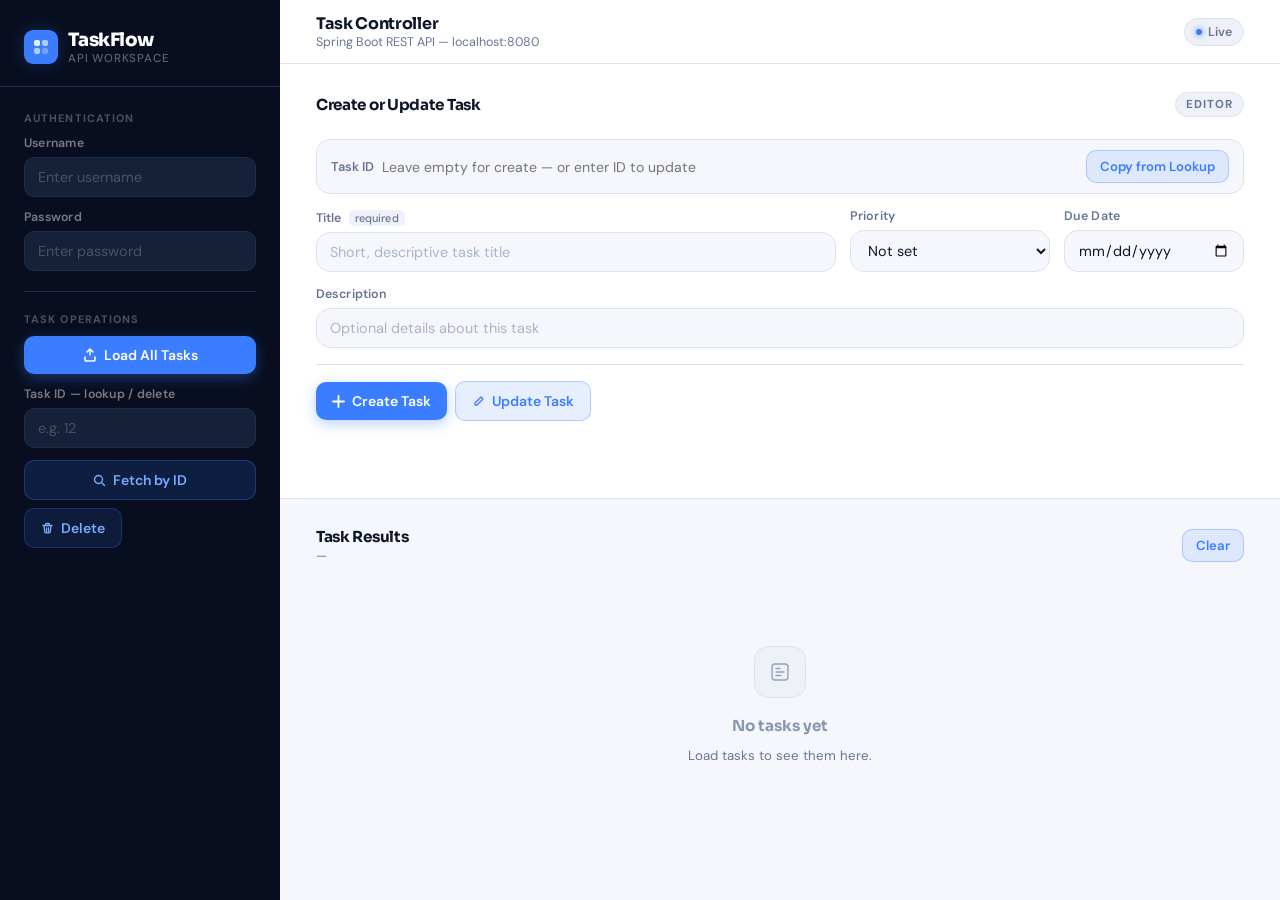
==== src/main/resources/static/index.html @ 136fd646 "ai frontend added" ====
<!DOCTYPE html>
<html lang="en">
<head>
    <meta charset="UTF-8">
    <meta name="viewport" content="width=device-width, initial-scale=1.0">
    <title>TaskFlow — API Workspace</title>
    <link rel="preconnect" href="https://fonts.googleapis.com">
    <link rel="preconnect" href="https://fonts.gstatic.com" crossorigin>
    <link href="https://fonts.googleapis.com/css2?family=Sora:wght@400;600;700;800&family=DM+Sans:ital,opsz,wght@0,9..40,400;0,9..40,500;0,9..40,600;1,9..40,400&display=swap" rel="stylesheet">
    <style>
        :root {
          --navy:       #080e1f;
          --navy-mid:   #0f1a30;
          --navy-soft:  #162038;
          --navy-border:#1e2d4a;
          --blue:       #3b7dff;
          --blue-glow:  rgba(59,125,255,0.22);
          --blue-dim:   rgba(59,125,255,0.12);
          --surface:    #ffffff;
          --surface-2:  #f5f7fc;
          --surface-3:  #eef1f8;
          --text:       #0e1726;
          --muted:      #687594;
          --border:     #dce3f0;
          --high-bg:    #fff0f0; --high-text:#c0292e; --high-dot:#e53935;
          --med-bg:     #fff8ec; --med-text: #b06a00; --med-dot: #f59e0b;
          --low-bg:     #edfaf3; --low-text: #1a6e42; --low-dot: #22c55e;
          --none-bg:    #f2f4fa; --none-text:#5a6a87; --none-dot: #94a3b8;
          --danger:     #e53935;
          --success:    #1a8a50;
          --radius:     14px;
          --radius-lg:  20px;
          --sidebar-w:  280px;
          --transition: 0.18s cubic-bezier(.4,0,.2,1);
        }

        *, *::before, *::after { box-sizing: border-box; margin: 0; padding: 0; }

        body {
          font-family: 'DM Sans', sans-serif;
          background: var(--surface-2);
          color: var(--text);
          min-height: 100vh;
          display: flex;
          overflow-x: hidden;
        }

        /* ─── SIDEBAR ──────────────────────────────────────────── */
        .sidebar {
          width: var(--sidebar-w);
          min-height: 100vh;
          background: var(--navy);
          display: flex;
          flex-direction: column;
          flex-shrink: 0;
          position: sticky;
          top: 0;
          height: 100vh;
          overflow-y: auto;
        }

        .sidebar-logo {
          padding: 28px 24px 20px;
          border-bottom: 1px solid var(--navy-border);
        }

        .logo-mark {
          display: flex;
          align-items: center;
          gap: 10px;
        }

        .logo-icon {
          width: 34px;
          height: 34px;
          background: var(--blue);
          border-radius: 9px;
          display: grid;
          place-items: center;
          box-shadow: 0 0 18px var(--blue-glow);
        }

        .logo-icon svg { display: block; }

        .logo-name {
          font-family: 'Sora', sans-serif;
          font-size: 1.15rem;
          font-weight: 800;
          color: #fff;
          letter-spacing: -0.03em;
        }

        .logo-sub {
          font-size: 0.72rem;
          color: rgba(255,255,255,0.35);
          font-weight: 500;
          letter-spacing: 0.07em;
          text-transform: uppercase;
        }

        .sidebar-section {
          padding: 24px;
          flex: 1;
          display: flex;
          flex-direction: column;
          gap: 20px;
        }

        .sidebar-label {
          font-size: 0.68rem;
          font-weight: 700;
          letter-spacing: 0.1em;
          text-transform: uppercase;
          color: rgba(255,255,255,0.28);
          margin-bottom: 10px;
        }

        /* ─── SIDEBAR INPUTS ──────────────────────────────────── */
        .field-group { display: flex; flex-direction: column; gap: 12px; }

        .field { display: flex; flex-direction: column; gap: 6px; }

        .field-label {
          font-size: 0.77rem;
          font-weight: 600;
          color: rgba(255,255,255,0.45);
          letter-spacing: 0.02em;
        }

        .field input,
        .field select {
          font-family: inherit;
          font-size: 0.9rem;
          background: var(--navy-soft);
          border: 1px solid var(--navy-border);
          color: rgba(255,255,255,0.9);
          border-radius: 10px;
          padding: 10px 13px;
          width: 100%;
          transition: border-color var(--transition), box-shadow var(--transition);
          outline: none;
        }

        .field input::placeholder { color: rgba(255,255,255,0.22); }

        .field input:focus,
        .field select:focus {
          border-color: rgba(59,125,255,0.6);
          box-shadow: 0 0 0 3px rgba(59,125,255,0.15);
        }

        .field input[type="date"]::-webkit-calendar-picker-indicator {
          filter: invert(0.4);
          cursor: pointer;
        }

        .field select option {
          background: var(--navy-mid);
          color: #fff;
        }

        /* ─── SIDEBAR DIVIDER ───────────────────────────────────── */
        .s-divider {
          height: 1px;
          background: var(--navy-border);
        }

        /* ─── BUTTONS ────────────────────────────────────────────── */
        .btn {
          display: inline-flex;
          align-items: center;
          justify-content: center;
          gap: 7px;
          font-family: inherit;
          font-size: 0.875rem;
          font-weight: 600;
          border: none;
          border-radius: 10px;
          padding: 10px 16px;
          cursor: pointer;
          transition: transform var(--transition), box-shadow var(--transition), background var(--transition), opacity var(--transition);
          white-space: nowrap;
        }

        .btn:hover { transform: translateY(-1px); }
        .btn:active { transform: translateY(0); }

        .btn-primary {
          background: var(--blue);
          color: #fff;
          box-shadow: 0 4px 14px rgba(59,125,255,0.35);
        }
        .btn-primary:hover { box-shadow: 0 6px 20px rgba(59,125,255,0.45); }

        .btn-outline {
          background: var(--blue-dim);
          color: var(--blue);
          border: 1px solid rgba(59,125,255,0.3);
        }
        .btn-outline:hover { background: rgba(59,125,255,0.2); box-shadow: 0 4px 14px rgba(59,125,255,0.18); }

        .btn-ghost {
          background: rgba(59,125,255,0.15);
          color: #7aaaff;
          border: 1px solid rgba(59,125,255,0.3);
        }
        .btn-ghost:hover { background: rgba(59,125,255,0.25); color: #aac6ff; }

        .btn-danger {
          background: rgba(59,125,255,0.12);
          color: #7aaaff;
          border: 1px solid rgba(59,125,255,0.25);
        }
        .btn-danger:hover { background: rgba(59,125,255,0.22); color: #aac6ff; }

        .btn-sm { padding: 7px 13px; font-size: 0.82rem; }

        .btn-block { width: 100%; }

        .btn-row { display: flex; gap: 8px; flex-wrap: wrap; }

        /* ─── TOAST / MESSAGE ────────────────────────────────────── */
        .toast {
          display: none;
          align-items: flex-start;
          gap: 10px;
          padding: 11px 14px;
          border-radius: 10px;
          font-size: 0.83rem;
          font-weight: 500;
          line-height: 1.5;
          animation: fadeSlide 0.22s ease;
        }

        @keyframes fadeSlide {
          from { opacity: 0; transform: translateY(-4px); }
          to   { opacity: 1; transform: translateY(0); }
        }

        .toast.success {
          background: rgba(34,197,94,0.12);
          color: #4ade80;
          border: 1px solid rgba(34,197,94,0.22);
        }

        .toast.error {
          background: rgba(229,57,53,0.12);
          color: #ff7b78;
          border: 1px solid rgba(229,57,53,0.22);
        }

        .toast-dot {
          width: 7px;
          height: 7px;
          border-radius: 50%;
          flex-shrink: 0;
          margin-top: 5px;
        }

        .toast.success .toast-dot { background: #4ade80; }
        .toast.error   .toast-dot { background: #ff7b78; }

        /* ─── MAIN ───────────────────────────────────────────────── */
        .main {
          flex: 1;
          display: flex;
          flex-direction: column;
          min-width: 0;
        }

        /* ─── TOPBAR ─────────────────────────────────────────────── */
        .topbar {
          background: var(--surface);
          border-bottom: 1px solid var(--border);
          padding: 0 36px;
          height: 64px;
          display: flex;
          align-items: center;
          justify-content: space-between;
          gap: 20px;
          position: sticky;
          top: 0;
          z-index: 10;
        }

        .topbar-left { display: flex; flex-direction: column; }

        .topbar-title {
          font-family: 'Sora', sans-serif;
          font-size: 1rem;
          font-weight: 700;
          letter-spacing: -0.02em;
          color: var(--text);
        }

        .topbar-sub {
          font-size: 0.78rem;
          color: var(--muted);
        }

        .topbar-right { display: flex; align-items: center; gap: 10px; }

        .status-chip {
          display: inline-flex;
          align-items: center;
          gap: 6px;
          padding: 5px 11px;
          background: var(--surface-3);
          border: 1px solid var(--border);
          border-radius: 999px;
          font-size: 0.78rem;
          font-weight: 600;
          color: var(--muted);
        }

        .status-chip::before {
          content: '';
          width: 6px;
          height: 6px;
          border-radius: 50%;
          background: var(--blue);
          box-shadow: 0 0 6px var(--blue);
        }

        /* ─── WORKSPACE ──────────────────────────────────────────── */
        .workspace {
          flex: 1;
          display: grid;
          grid-template-columns: 1fr;
          gap: 0;
        }

        /* ─── EDITOR PANEL ───────────────────────────────────────── */
        .editor-panel {
          background: var(--surface);
          border-bottom: 1px solid var(--border);
          padding: 28px 36px;
        }

        .panel-header {
          display: flex;
          align-items: center;
          justify-content: space-between;
          margin-bottom: 22px;
        }

        .panel-heading {
          font-family: 'Sora', sans-serif;
          font-size: 0.95rem;
          font-weight: 700;
          letter-spacing: -0.02em;
          color: var(--text);
        }

        .panel-tag {
          font-size: 0.72rem;
          font-weight: 700;
          letter-spacing: 0.08em;
          text-transform: uppercase;
          color: var(--muted);
          background: var(--surface-3);
          padding: 4px 10px;
          border-radius: 999px;
          border: 1px solid var(--border);
        }

        .editor-grid {
          display: grid;
          grid-template-columns: 1fr 1fr 200px 180px;
          gap: 14px;
          align-items: end;
        }

        .input-field { display: flex; flex-direction: column; gap: 6px; }

        .input-label {
          font-size: 0.78rem;
          font-weight: 600;
          color: var(--muted);
          letter-spacing: 0.01em;
        }

        .input-label span {
          display: inline-block;
          font-size: 0.68rem;
          font-weight: 500;
          background: var(--surface-3);
          color: var(--muted);
          padding: 1px 6px;
          border-radius: 5px;
          margin-left: 4px;
        }

        .input-field input,
        .input-field select,
        .input-field textarea {
          font-family: inherit;
          font-size: 0.9rem;
          background: var(--surface-2);
          border: 1px solid var(--border);
          color: var(--text);
          border-radius: var(--radius);
          padding: 10px 13px;
          width: 100%;
          transition: border-color var(--transition), box-shadow var(--transition), background var(--transition);
          outline: none;
        }

        .input-field input:focus,
        .input-field select:focus,
        .input-field textarea:focus {
          border-color: var(--blue);
          box-shadow: 0 0 0 3px var(--blue-dim);
          background: var(--surface);
        }

        .input-field input::placeholder,
        .input-field textarea::placeholder { color: #aab4c8; }

        .editor-actions {
          display: flex;
          align-items: center;
          gap: 8px;
          margin-top: 16px;
          padding-top: 16px;
          border-top: 1px solid var(--border);
        }

        .id-row {
          display: flex;
          align-items: center;
          gap: 8px;
          margin-bottom: 14px;
          padding: 10px 14px;
          background: var(--surface-2);
          border: 1px solid var(--border);
          border-radius: var(--radius);
        }

        .id-row-label {
          font-size: 0.8rem;
          font-weight: 600;
          color: var(--muted);
          flex-shrink: 0;
        }

        .id-row input {
          font-family: inherit;
          font-size: 0.88rem;
          background: transparent;
          border: none;
          outline: none;
          color: var(--text);
          flex: 1;
          min-width: 0;
        }

        /* ─── RESULTS ─────────────────────────────────────────────── */
        .results-panel { padding: 28px 36px; flex: 1; }

        .results-header {
          display: flex;
          align-items: center;
          justify-content: space-between;
          margin-bottom: 22px;
        }

        .results-heading {
          font-family: 'Sora', sans-serif;
          font-size: 0.95rem;
          font-weight: 700;
          letter-spacing: -0.02em;
        }

        .task-count {
          font-size: 0.78rem;
          color: var(--muted);
          margin-top: 2px;
        }

        /* ─── TASK GRID ──────────────────────────────────────────── */
        .task-grid {
          display: grid;
          grid-template-columns: repeat(auto-fill, minmax(260px, 1fr));
          gap: 14px;
        }

        .task-card {
          background: var(--surface);
          border: 1px solid var(--border);
          border-radius: var(--radius-lg);
          padding: 18px 20px;
          display: flex;
          flex-direction: column;
          gap: 10px;
          transition: box-shadow var(--transition), transform var(--transition), border-color var(--transition);
          animation: cardIn 0.28s ease both;
        }

        @keyframes cardIn {
          from { opacity: 0; transform: translateY(8px); }
          to   { opacity: 1; transform: translateY(0); }
        }

        .task-card:hover {
          box-shadow: 0 8px 28px rgba(15,23,50,0.09);
          transform: translateY(-2px);
          border-color: #c8d5ea;
        }

        .card-top {
          display: flex;
          align-items: flex-start;
          justify-content: space-between;
          gap: 8px;
        }

        .card-title {
          font-family: 'Sora', sans-serif;
          font-size: 0.95rem;
          font-weight: 700;
          letter-spacing: -0.02em;
          line-height: 1.3;
          color: var(--text);
        }

        .priority-badge {
          display: inline-flex;
          align-items: center;
          gap: 5px;
          padding: 3px 9px;
          border-radius: 999px;
          font-size: 0.72rem;
          font-weight: 700;
          letter-spacing: 0.04em;
          text-transform: uppercase;
          flex-shrink: 0;
        }

        .priority-badge::before {
          content: '';
          width: 5px;
          height: 5px;
          border-radius: 50%;
        }

        .p-high   { background: var(--high-bg); color: var(--high-text); }
        .p-high::before   { background: var(--high-dot); }
        .p-medium { background: var(--med-bg);  color: var(--med-text); }
        .p-medium::before { background: var(--med-dot); }
        .p-low    { background: var(--low-bg);  color: var(--low-text); }
        .p-low::before    { background: var(--low-dot); }
        .p-default{ background: var(--none-bg); color: var(--none-text); }
        .p-default::before{ background: var(--none-dot); }

        .card-desc {
          font-size: 0.87rem;
          color: var(--muted);
          line-height: 1.6;
          flex: 1;
        }

        .card-footer {
          display: flex;
          align-items: center;
          justify-content: space-between;
          padding-top: 10px;
          border-top: 1px solid var(--border);
        }

        .card-due {
          display: flex;
          align-items: center;
          gap: 5px;
          font-size: 0.78rem;
          color: var(--muted);
          font-weight: 500;
        }

        .card-id {
          font-size: 0.72rem;
          font-weight: 700;
          color: var(--blue);
          background: var(--blue-dim);
          padding: 3px 8px;
          border-radius: 6px;
        }

        /* ─── EMPTY STATE ────────────────────────────────────────── */
        .empty-state {
          grid-column: 1/-1;
          display: flex;
          flex-direction: column;
          align-items: center;
          justify-content: center;
          padding: 60px 40px;
          gap: 12px;
          color: var(--muted);
          text-align: center;
        }

        .empty-icon {
          width: 52px;
          height: 52px;
          background: var(--surface-3);
          border: 1px solid var(--border);
          border-radius: 14px;
          display: grid;
          place-items: center;
          margin-bottom: 6px;
        }

        .empty-title {
          font-family: 'Sora', sans-serif;
          font-size: 0.95rem;
          font-weight: 700;
          color: #8898b0;
        }

        .empty-sub { font-size: 0.83rem; max-width: 280px; }

        /* ─── RESPONSIVE ─────────────────────────────────────────── */
        @media (max-width: 900px) {
          body { flex-direction: column; }
          .sidebar { width: 100%; min-height: auto; height: auto; position: static; }
          .editor-grid { grid-template-columns: 1fr 1fr; }
          .topbar { padding: 0 20px; }
          .editor-panel, .results-panel { padding: 20px; }
        }

        @media (max-width: 560px) {
          .editor-grid { grid-template-columns: 1fr; }
        }
    </style>
</head>
<body>

<!-- ══════════════════════════════════════════════
     SIDEBAR
═══════════════════════════════════════════════ -->
<aside class="sidebar">
    <div class="sidebar-logo">
        <div class="logo-mark">
            <div class="logo-icon">
                <svg width="18" height="18" viewBox="0 0 18 18" fill="none">
                    <rect x="2" y="2" width="6" height="6" rx="2" fill="white" opacity="0.9"/>
                    <rect x="10" y="2" width="6" height="6" rx="2" fill="white" opacity="0.6"/>
                    <rect x="2" y="10" width="6" height="6" rx="2" fill="white" opacity="0.6"/>
                    <rect x="10" y="10" width="6" height="6" rx="2" fill="white" opacity="0.3"/>
                </svg>
            </div>
            <div>
                <div class="logo-name">TaskFlow</div>
                <div class="logo-sub">API Workspace</div>
            </div>
        </div>
    </div>

    <div class="sidebar-section">
        <div>
            <div class="sidebar-label">Authentication</div>
            <div class="field-group">
                <div class="field">
                    <div class="field-label">Username</div>
                    <input id="username" type="text" placeholder="Enter username" autocomplete="username">
                </div>
                <div class="field">
                    <div class="field-label">Password</div>
                    <input id="password" type="password" placeholder="Enter password" autocomplete="current-password">
                </div>
            </div>
        </div>

        <div id="message" class="toast"></div>

        <div class="s-divider"></div>

        <div>
            <div class="sidebar-label">Task Operations</div>
            <div class="field-group">
                <button class="btn btn-primary btn-block" id="loadTasksBtn" type="button">
                    <svg width="14" height="14" viewBox="0 0 14 14" fill="none"><path d="M7 1v6M4 4l3-3 3 3M2 9v3a1 1 0 001 1h8a1 1 0 001-1V9" stroke="currentColor" stroke-width="1.5" stroke-linecap="round" stroke-linejoin="round"/></svg>
                    Load All Tasks
                </button>

                <div class="field">
                    <div class="field-label">Task ID — lookup / delete</div>
                    <input id="taskIdLookup" type="number" min="1" placeholder="e.g. 12">
                </div>

                <div class="btn-row">
                    <button class="btn btn-ghost" id="loadTaskByIdBtn" type="button" style="flex:1">
                        <svg width="13" height="13" viewBox="0 0 13 13" fill="none"><circle cx="5.5" cy="5.5" r="4" stroke="currentColor" stroke-width="1.4"/><path d="M9 9l2.5 2.5" stroke="currentColor" stroke-width="1.4" stroke-linecap="round"/></svg>
                        Fetch by ID
                    </button>
                    <button class="btn btn-danger" id="deleteTaskBtn" type="button">
                        <svg width="13" height="13" viewBox="0 0 13 13" fill="none"><path d="M2 3.5h9M4.5 3.5V2.5a1 1 0 011-1h2a1 1 0 011 1v1M5.5 6v3.5M7.5 6v3.5M3 3.5l.7 6.5a1 1 0 001 .9h3.6a1 1 0 001-.9L10 3.5" stroke="currentColor" stroke-width="1.3" stroke-linecap="round"/></svg>
                        Delete
                    </button>
                </div>
            </div>
        </div>
    </div>
</aside>

<!-- ══════════════════════════════════════════════
     MAIN
═══════════════════════════════════════════════ -->
<main class="main">

    <!-- TOPBAR -->
    <header class="topbar">
        <div class="topbar-left">
            <div class="topbar-title">Task Controller</div>
            <div class="topbar-sub">Spring Boot REST API — localhost:8080</div>
        </div>
        <div class="topbar-right">
            <div class="status-chip">Live</div>
        </div>
    </header>

    <div class="workspace">

        <!-- EDITOR PANEL -->
        <section class="editor-panel">
            <div class="panel-header">
                <span class="panel-heading">Create or Update Task</span>
                <span class="panel-tag">Editor</span>
            </div>

            <!-- ID row for update -->
            <div class="id-row">
                <span class="id-row-label">Task ID</span>
                <input id="taskId" type="number" min="1" placeholder="Leave empty for create — or enter ID to update">
                <button class="btn btn-outline btn-sm" id="fillFromLookupBtn" type="button">Copy from Lookup</button>
            </div>

            <div class="editor-grid">
                <div class="input-field" style="grid-column: span 2;">
                    <div class="input-label">Title <span>required</span></div>
                    <input id="title" type="text" placeholder="Short, descriptive task title">
                </div>

                <div class="input-field">
                    <div class="input-label">Priority</div>
                    <select id="priority">
                        <option value="">Not set</option>
                        <option value="High">High</option>
                        <option value="Medium">Medium</option>
                        <option value="Low">Low</option>
                    </select>
                </div>

                <div class="input-field">
                    <div class="input-label">Due Date</div>
                    <input id="dueDate" type="date">
                </div>

                <div class="input-field" style="grid-column: 1 / -1;">
                    <div class="input-label">Description</div>
                    <input id="description" type="text" placeholder="Optional details about this task">
                </div>
            </div>

            <div class="editor-actions">
                <button class="btn btn-primary" id="createTaskBtn" type="button">
                    <svg width="13" height="13" viewBox="0 0 13 13" fill="none"><path d="M6.5 1v11M1 6.5h11" stroke="currentColor" stroke-width="1.8" stroke-linecap="round"/></svg>
                    Create Task
                </button>
                <button class="btn btn-outline" id="updateTaskBtn" type="button">
                    <svg width="13" height="13" viewBox="0 0 13 13" fill="none"><path d="M9 2L11 4 5 10H3V8L9 2Z" stroke="currentColor" stroke-width="1.3" stroke-linejoin="round"/></svg>
                    Update Task
                </button>
            </div>
        </section>

        <!-- RESULTS -->
        <section class="results-panel">
            <div class="results-header">
                <div>
                    <div class="results-heading">Task Results</div>
                    <div class="task-count" id="taskCount">—</div>
                </div>
                <button class="btn btn-outline btn-sm" id="clearResultsBtn" type="button">Clear</button>
            </div>
            <div id="results" class="task-grid">
                <!-- empty state rendered by JS -->
            </div>
        </section>

    </div>
</main>

<script>
    const messageEl  = document.getElementById("message");
    const resultsEl  = document.getElementById("results");
    const taskCount  = document.getElementById("taskCount");

    /* ── Toast ─────────────────────────────────────── */
    function showMessage(text, isError = false) {
      messageEl.innerHTML = `<div class="toast-dot"></div><span>${text}</span>`;
      messageEl.className = `toast ${isError ? "error" : "success"}`;
      messageEl.style.display = "flex";
      clearTimeout(messageEl._timer);
      messageEl._timer = setTimeout(() => {
        messageEl.style.display = "none";
      }, 5000);
    }

    function clearMessage() {
      messageEl.style.display = "none";
      messageEl.textContent = "";
    }

    /* ── Auth ───────────────────────────────────────── */
    function getCredentials() {
      const u = document.getElementById("username").value.trim();
      const p = document.getElementById("password").value;
      if (!u || !p) throw new Error("Enter both username and password first.");
      return "Basic " + btoa(u + ":" + p);
    }

    /* ── API helper ─────────────────────────────────── */
    async function apiRequest(url, options = {}) {
      clearMessage();
      const headers = { "Authorization": getCredentials(), ...options.headers };
      if (options.body) headers["Content-Type"] = "application/json";

      const res = await fetch(url, { ...options, headers });
      const raw = await res.text();
      let payload;
      try { payload = raw ? JSON.parse(raw) : null; } catch { payload = raw; }

      if (!res.ok) {
        const detail = typeof payload === "string" ? payload : JSON.stringify(payload);
        throw new Error(`${res.status}: ${detail}`);
      }
      return payload;
    }

    /* ── Render helpers ─────────────────────────────── */
    function priorityClass(p) {
      if (!p) return "p-default";
      const v = p.toLowerCase();
      if (v === "high")   return "p-high";
      if (v === "medium") return "p-medium";
      if (v === "low")    return "p-low";
      return "p-default";
    }

    function priorityLabel(p) { return p || "None"; }

    function escapeHtml(v) {
      return String(v ?? "")
        .replace(/&/g,"&amp;").replace(/</g,"&lt;")
        .replace(/>/g,"&gt;").replace(/"/g,"&quot;")
        .replace(/'/g,"&#039;");
    }

    function renderEmpty(msg = "Load tasks to see them here.") {
      taskCount.textContent = "—";
      resultsEl.innerHTML = `
        <div class="empty-state">
          <div class="empty-icon">
            <svg width="22" height="22" viewBox="0 0 22 22" fill="none">
              <rect x="3" y="3" width="16" height="16" rx="3" stroke="#94a3b8" stroke-width="1.4"/>
              <path d="M7 11h8M7 7.5h4M7 14.5h5" stroke="#94a3b8" stroke-width="1.3" stroke-linecap="round"/>
            </svg>
          </div>
          <div class="empty-title">No tasks yet</div>
          <div class="empty-sub">${escapeHtml(msg)}</div>
        </div>`;
    }

    function renderTaskCards(tasks) {
      if (!tasks || tasks.length === 0) { renderEmpty("No tasks returned from the server."); return; }
      taskCount.textContent = `${tasks.length} task${tasks.length !== 1 ? "s" : ""}`;
      resultsEl.innerHTML = tasks.map((task, i) => {
        const title   = task.title       ?? "Untitled Task";
        const desc    = task.description ?? task.Description ?? "";
        const priority= task.priority    ?? "";
        const due     = task.dueDate     ?? "";
        const pCls    = priorityClass(priority);
        const pLbl    = priorityLabel(priority);
        const idBadge = task.id != null ? `<span class="card-id">#${task.id}</span>` : "";
        return `
          <article class="task-card" style="animation-delay:${i * 0.04}s">
            <div class="card-top">
              <div class="card-title">${escapeHtml(title)}</div>
              <span class="priority-badge ${pCls}">${escapeHtml(pLbl)}</span>
            </div>
            ${desc ? `<div class="card-desc">${escapeHtml(desc)}</div>` : ""}
            <div class="card-footer">
              <div class="card-due">
                <svg width="12" height="12" viewBox="0 0 12 12" fill="none"><rect x="1" y="2" width="10" height="9" rx="1.5" stroke="#94a3b8" stroke-width="1.2"/><path d="M4 1v2M8 1v2M1 5h10" stroke="#94a3b8" stroke-width="1.2" stroke-linecap="round"/></svg>
                ${due ? escapeHtml(due) : "No due date"}
              </div>
              ${idBadge}
            </div>
          </article>`;
      }).join("");
    }

    /* ── Form helpers ────────────────────────────────── */
    function getTaskPayload(includeId) {
      const payload = {
        title:       document.getElementById("title").value.trim(),
        description: document.getElementById("description").value.trim(),
        priority:    document.getElementById("priority").value || null,
        dueDate:     document.getElementById("dueDate").value || null,
      };
      if (includeId) {
        const idV = document.getElementById("taskId").value;
        if (!idV) throw new Error("Enter a task ID before updating.");
        payload.id = Number(idV);
      }
      return payload;
    }

    function fillForm(task) {
      document.getElementById("taskId").value      = task.id          ?? "";
      document.getElementById("title").value       = task.title       ?? "";
      document.getElementById("description").value = task.description ?? task.Description ?? "";
      document.getElementById("priority").value    = task.priority    ?? "";
      document.getElementById("dueDate").value     = task.dueDate     ?? "";
    }

    /* ── Event Listeners ─────────────────────────────── */
    document.getElementById("loadTasksBtn").addEventListener("click", async () => {
      try {
        const tasks = await apiRequest("http://localhost:8080/task");
        renderTaskCards(tasks);
        showMessage(`Loaded ${Array.isArray(tasks) ? tasks.length : 1} task(s).`);
      } catch (e) {
        renderEmpty("Could not load tasks — check credentials and API.");
        showMessage(e.message, true);
      }
    });

    document.getElementById("loadTaskByIdBtn").addEventListener("click", async () => {
      try {
        const id = document.getElementById("taskIdLookup").value;
        if (!id) throw new Error("Enter a task ID in the lookup field.");
        const task = await apiRequest(`http://localhost:8080/task/${id}`);
        renderTaskCards([task]);
        fillForm(task);
        showMessage(`Task #${id} loaded and copied to the editor.`);
      } catch (e) {
        renderEmpty("No task loaded.");
        showMessage(e.message, true);
      }
    });

    document.getElementById("createTaskBtn").addEventListener("click", async () => {
      try {
        const payload = getTaskPayload(false);
        const res = await apiRequest("http://localhost:8080/task", { method: "POST", body: JSON.stringify(payload) });
        showMessage(typeof res === "string" ? res : "Task created successfully.");
        document.getElementById("loadTasksBtn").click();
      } catch (e) { showMessage(e.message, true); }
    });

    document.getElementById("updateTaskBtn").addEventListener("click", async () => {
      try {
        const payload = getTaskPayload(true);
        const res = await apiRequest("http://localhost:8080/task", { method: "PUT", body: JSON.stringify(payload) });
        showMessage(typeof res === "string" ? res : "Task updated successfully.");
        document.getElementById("loadTasksBtn").click();
      } catch (e) { showMessage(e.message, true); }
    });

    document.getElementById("deleteTaskBtn").addEventListener("click", async () => {
      try {
        const id = document.getElementById("taskIdLookup").value;
        if (!id) throw new Error("Enter a task ID before deleting.");
        const res = await apiRequest(`http://localhost:8080/task/${id}`, { method: "DELETE" });
        showMessage(typeof res === "string" ? res : `Task #${id} deleted.`);
        document.getElementById("loadTasksBtn").click();
      } catch (e) { showMessage(e.message, true); }
    });

    document.getElementById("fillFromLookupBtn").addEventListener("click", () => {
      const id = document.getElementById("taskIdLookup").value;
      if (id) {
        document.getElementById("taskId").value = id;
        showMessage("Lookup ID copied to the editor.");
      } else {
        showMessage("Enter a lookup ID first.", true);
      }
    });

    document.getElementById("clearResultsBtn").addEventListener("click", () => {
      renderEmpty();
      clearMessage();
    });

    /* Init */
    renderEmpty();
</script>
</body>
</html>
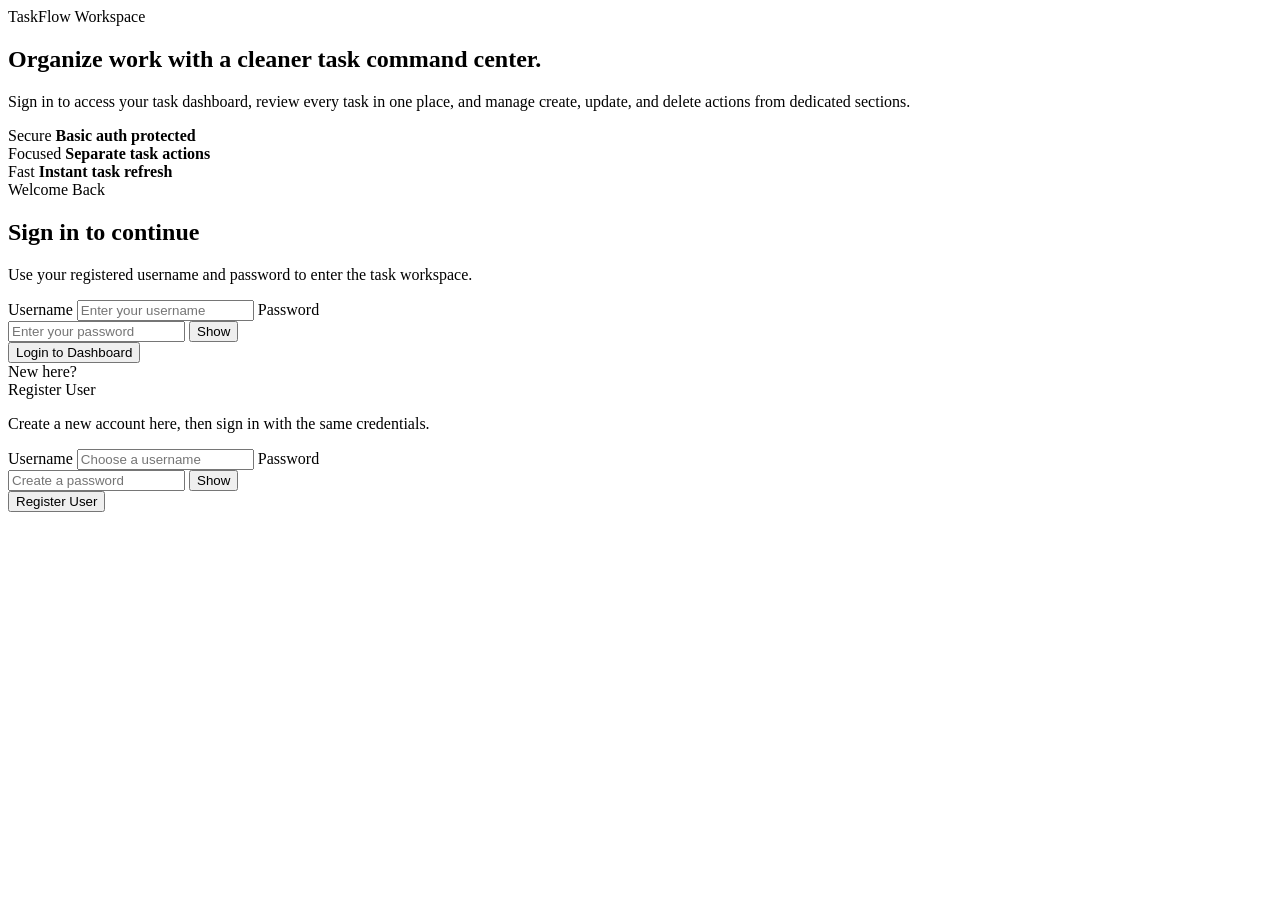
==== commit 6f57370d: "made some ui from ai 'it's bad'" ====
--- a/src/main/resources/static/index.html
+++ b/src/main/resources/static/index.html
@@ -3,999 +3,93 @@
 <head>
     <meta charset="UTF-8">
     <meta name="viewport" content="width=device-width, initial-scale=1.0">
-    <title>TaskFlow — API Workspace</title>
+    <title>TaskFlow Login</title>
     <link rel="preconnect" href="https://fonts.googleapis.com">
     <link rel="preconnect" href="https://fonts.gstatic.com" crossorigin>
-    <link href="https://fonts.googleapis.com/css2?family=Sora:wght@400;600;700;800&family=DM+Sans:ital,opsz,wght@0,9..40,400;0,9..40,500;0,9..40,600;1,9..40,400&display=swap" rel="stylesheet">
-    <style>
-        :root {
-          --navy:       #080e1f;
-          --navy-mid:   #0f1a30;
-          --navy-soft:  #162038;
-          --navy-border:#1e2d4a;
-          --blue:       #3b7dff;
-          --blue-glow:  rgba(59,125,255,0.22);
-          --blue-dim:   rgba(59,125,255,0.12);
-          --surface:    #ffffff;
-          --surface-2:  #f5f7fc;
-          --surface-3:  #eef1f8;
-          --text:       #0e1726;
-          --muted:      #687594;
-          --border:     #dce3f0;
-          --high-bg:    #fff0f0; --high-text:#c0292e; --high-dot:#e53935;
-          --med-bg:     #fff8ec; --med-text: #b06a00; --med-dot: #f59e0b;
-          --low-bg:     #edfaf3; --low-text: #1a6e42; --low-dot: #22c55e;
-          --none-bg:    #f2f4fa; --none-text:#5a6a87; --none-dot: #94a3b8;
-          --danger:     #e53935;
-          --success:    #1a8a50;
-          --radius:     14px;
-          --radius-lg:  20px;
-          --sidebar-w:  280px;
-          --transition: 0.18s cubic-bezier(.4,0,.2,1);
-        }
+    <link href="https://fonts.googleapis.com/css2?family=Manrope:wght@400;500;600;700;800&family=Space+Grotesk:wght@500;700&display=swap" rel="stylesheet">
+    <link rel="stylesheet" href="/styles.css">
+</head>
+<body class="login-body">
+<main class="login-shell">
+    <section class="login-hero">
+        <div class="brand-badge">TaskFlow Workspace</div>
+        <h1>Organize work with a cleaner task command center.</h1>
+        <p>
+            Sign in to access your task dashboard, review every task in one place,
+            and manage create, update, and delete actions from dedicated sections.
+        </p>
 
-        *, *::before, *::after { box-sizing: border-box; margin: 0; padding: 0; }
+        <div class="hero-stats">
+            <article>
+                <span>Secure</span>
+                <strong>Basic auth protected</strong>
+            </article>
+            <article>
+                <span>Focused</span>
+                <strong>Separate task actions</strong>
+            </article>
+            <article>
+                <span>Fast</span>
+                <strong>Instant task refresh</strong>
+            </article>
+        </div>
+    </section>
 
-        body {
-          font-family: 'DM Sans', sans-serif;
-          background: var(--surface-2);
-          color: var(--text);
-          min-height: 100vh;
-          display: flex;
-          overflow-x: hidden;
-        }
+    <section class="login-card">
+        <div class="card-glow"></div>
+        <div class="login-card-content">
+            <div class="section-eyebrow">Welcome Back</div>
+            <h2>Sign in to continue</h2>
+            <p class="section-copy">Use your registered username and password to enter the task workspace.</p>
 
-        /* ─── SIDEBAR ──────────────────────────────────────────── */
-        .sidebar {
-          width: var(--sidebar-w);
-          min-height: 100vh;
-          background: var(--navy);
-          display: flex;
-          flex-direction: column;
-          flex-shrink: 0;
-          position: sticky;
-          top: 0;
-          height: 100vh;
-          overflow-y: auto;
-        }
+            <form id="loginForm" class="form-stack">
+                <label class="input-stack">
+                    <span>Username</span>
+                    <input id="username" type="text" placeholder="Enter your username" autocomplete="username" required>
+                </label>
 
-        .sidebar-logo {
-          padding: 28px 24px 20px;
-          border-bottom: 1px solid var(--navy-border);
-        }
+                <label class="input-stack">
+                    <span>Password</span>
+                    <div class="password-field">
+                        <input id="password" type="password" placeholder="Enter your password" autocomplete="current-password" required>
+                        <button id="togglePasswordBtn" type="button" class="password-toggle" aria-label="Show password">Show</button>
+                    </div>
+                </label>
 
-        .logo-mark {
-          display: flex;
-          align-items: center;
-          gap: 10px;
-        }
+                <button id="loginBtn" type="submit" class="primary-btn wide-btn">Login to Dashboard</button>
+            </form>
 
-        .logo-icon {
-          width: 34px;
-          height: 34px;
-          background: var(--blue);
-          border-radius: 9px;
-          display: grid;
-          place-items: center;
-          box-shadow: 0 0 18px var(--blue-glow);
-        }
+            <div id="loginMessage" class="inline-message" aria-live="polite"></div>
 
-        .logo-icon svg { display: block; }
-
-        .logo-name {
-          font-family: 'Sora', sans-serif;
-          font-size: 1.15rem;
-          font-weight: 800;
-          color: #fff;
-          letter-spacing: -0.03em;
-        }
-
-        .logo-sub {
-          font-size: 0.72rem;
-          color: rgba(255,255,255,0.35);
-          font-weight: 500;
-          letter-spacing: 0.07em;
-          text-transform: uppercase;
-        }
-
-        .sidebar-section {
-          padding: 24px;
-          flex: 1;
-          display: flex;
-          flex-direction: column;
-          gap: 20px;
-        }
-
-        .sidebar-label {
-          font-size: 0.68rem;
-          font-weight: 700;
-          letter-spacing: 0.1em;
-          text-transform: uppercase;
-          color: rgba(255,255,255,0.28);
-          margin-bottom: 10px;
-        }
-
-        /* ─── SIDEBAR INPUTS ──────────────────────────────────── */
-        .field-group { display: flex; flex-direction: column; gap: 12px; }
-
-        .field { display: flex; flex-direction: column; gap: 6px; }
-
-        .field-label {
-          font-size: 0.77rem;
-          font-weight: 600;
-          color: rgba(255,255,255,0.45);
-          letter-spacing: 0.02em;
-        }
-
-        .field input,
-        .field select {
-          font-family: inherit;
-          font-size: 0.9rem;
-          background: var(--navy-soft);
-          border: 1px solid var(--navy-border);
-          color: rgba(255,255,255,0.9);
-          border-radius: 10px;
-          padding: 10px 13px;
-          width: 100%;
-          transition: border-color var(--transition), box-shadow var(--transition);
-          outline: none;
-        }
-
-        .field input::placeholder { color: rgba(255,255,255,0.22); }
-
-        .field input:focus,
-        .field select:focus {
-          border-color: rgba(59,125,255,0.6);
-          box-shadow: 0 0 0 3px rgba(59,125,255,0.15);
-        }
-
-        .field input[type="date"]::-webkit-calendar-picker-indicator {
-          filter: invert(0.4);
-          cursor: pointer;
-        }
-
-        .field select option {
-          background: var(--navy-mid);
-          color: #fff;
-        }
-
-        /* ─── SIDEBAR DIVIDER ───────────────────────────────────── */
-        .s-divider {
-          height: 1px;
-          background: var(--navy-border);
-        }
-
-        /* ─── BUTTONS ────────────────────────────────────────────── */
-        .btn {
-          display: inline-flex;
-          align-items: center;
-          justify-content: center;
-          gap: 7px;
-          font-family: inherit;
-          font-size: 0.875rem;
-          font-weight: 600;
-          border: none;
-          border-radius: 10px;
-          padding: 10px 16px;
-          cursor: pointer;
-          transition: transform var(--transition), box-shadow var(--transition), background var(--transition), opacity var(--transition);
-          white-space: nowrap;
-        }
-
-        .btn:hover { transform: translateY(-1px); }
-        .btn:active { transform: translateY(0); }
-
-        .btn-primary {
-          background: var(--blue);
-          color: #fff;
-          box-shadow: 0 4px 14px rgba(59,125,255,0.35);
-        }
-        .btn-primary:hover { box-shadow: 0 6px 20px rgba(59,125,255,0.45); }
-
-        .btn-outline {
-          background: var(--blue-dim);
-          color: var(--blue);
-          border: 1px solid rgba(59,125,255,0.3);
-        }
-        .btn-outline:hover { background: rgba(59,125,255,0.2); box-shadow: 0 4px 14px rgba(59,125,255,0.18); }
-
-        .btn-ghost {
-          background: rgba(59,125,255,0.15);
-          color: #7aaaff;
-          border: 1px solid rgba(59,125,255,0.3);
-        }
-        .btn-ghost:hover { background: rgba(59,125,255,0.25); color: #aac6ff; }
-
-        .btn-danger {
-          background: rgba(59,125,255,0.12);
-          color: #7aaaff;
-          border: 1px solid rgba(59,125,255,0.25);
-        }
-        .btn-danger:hover { background: rgba(59,125,255,0.22); color: #aac6ff; }
-
-        .btn-sm { padding: 7px 13px; font-size: 0.82rem; }
-
-        .btn-block { width: 100%; }
-
-        .btn-row { display: flex; gap: 8px; flex-wrap: wrap; }
-
-        /* ─── TOAST / MESSAGE ────────────────────────────────────── */
-        .toast {
-          display: none;
-          align-items: flex-start;
-          gap: 10px;
-          padding: 11px 14px;
-          border-radius: 10px;
-          font-size: 0.83rem;
-          font-weight: 500;
-          line-height: 1.5;
-          animation: fadeSlide 0.22s ease;
-        }
-
-        @keyframes fadeSlide {
-          from { opacity: 0; transform: translateY(-4px); }
-          to   { opacity: 1; transform: translateY(0); }
-        }
-
-        .toast.success {
-          background: rgba(34,197,94,0.12);
-          color: #4ade80;
-          border: 1px solid rgba(34,197,94,0.22);
-        }
-
-        .toast.error {
-          background: rgba(229,57,53,0.12);
-          color: #ff7b78;
-          border: 1px solid rgba(229,57,53,0.22);
-        }
-
-        .toast-dot {
-          width: 7px;
-          height: 7px;
-          border-radius: 50%;
-          flex-shrink: 0;
-          margin-top: 5px;
-        }
-
-        .toast.success .toast-dot { background: #4ade80; }
-        .toast.error   .toast-dot { background: #ff7b78; }
-
-        /* ─── MAIN ───────────────────────────────────────────────── */
-        .main {
-          flex: 1;
-          display: flex;
-          flex-direction: column;
-          min-width: 0;
-        }
-
-        /* ─── TOPBAR ─────────────────────────────────────────────── */
-        .topbar {
-          background: var(--surface);
-          border-bottom: 1px solid var(--border);
-          padding: 0 36px;
-          height: 64px;
-          display: flex;
-          align-items: center;
-          justify-content: space-between;
-          gap: 20px;
-          position: sticky;
-          top: 0;
-          z-index: 10;
-        }
-
-        .topbar-left { display: flex; flex-direction: column; }
-
-        .topbar-title {
-          font-family: 'Sora', sans-serif;
-          font-size: 1rem;
-          font-weight: 700;
-          letter-spacing: -0.02em;
-          color: var(--text);
-        }
-
-        .topbar-sub {
-          font-size: 0.78rem;
-          color: var(--muted);
-        }
-
-        .topbar-right { display: flex; align-items: center; gap: 10px; }
-
-        .status-chip {
-          display: inline-flex;
-          align-items: center;
-          gap: 6px;
-          padding: 5px 11px;
-          background: var(--surface-3);
-          border: 1px solid var(--border);
-          border-radius: 999px;
-          font-size: 0.78rem;
-          font-weight: 600;
-          color: var(--muted);
-        }
-
-        .status-chip::before {
-          content: '';
-          width: 6px;
-          height: 6px;
-          border-radius: 50%;
-          background: var(--blue);
-          box-shadow: 0 0 6px var(--blue);
-        }
-
-        /* ─── WORKSPACE ──────────────────────────────────────────── */
-        .workspace {
-          flex: 1;
-          display: grid;
-          grid-template-columns: 1fr;
-          gap: 0;
-        }
-
-        /* ─── EDITOR PANEL ───────────────────────────────────────── */
-        .editor-panel {
-          background: var(--surface);
-          border-bottom: 1px solid var(--border);
-          padding: 28px 36px;
-        }
-
-        .panel-header {
-          display: flex;
-          align-items: center;
-          justify-content: space-between;
-          margin-bottom: 22px;
-        }
-
-        .panel-heading {
-          font-family: 'Sora', sans-serif;
-          font-size: 0.95rem;
-          font-weight: 700;
-          letter-spacing: -0.02em;
-          color: var(--text);
-        }
-
-        .panel-tag {
-          font-size: 0.72rem;
-          font-weight: 700;
-          letter-spacing: 0.08em;
-          text-transform: uppercase;
-          color: var(--muted);
-          background: var(--surface-3);
-          padding: 4px 10px;
-          border-radius: 999px;
-          border: 1px solid var(--border);
-        }
-
-        .editor-grid {
-          display: grid;
-          grid-template-columns: 1fr 1fr 200px 180px;
-          gap: 14px;
-          align-items: end;
-        }
-
-        .input-field { display: flex; flex-direction: column; gap: 6px; }
-
-        .input-label {
-          font-size: 0.78rem;
-          font-weight: 600;
-          color: var(--muted);
-          letter-spacing: 0.01em;
-        }
-
-        .input-label span {
-          display: inline-block;
-          font-size: 0.68rem;
-          font-weight: 500;
-          background: var(--surface-3);
-          color: var(--muted);
-          padding: 1px 6px;
-          border-radius: 5px;
-          margin-left: 4px;
-        }
-
-        .input-field input,
-        .input-field select,
-        .input-field textarea {
-          font-family: inherit;
-          font-size: 0.9rem;
-          background: var(--surface-2);
-          border: 1px solid var(--border);
-          color: var(--text);
-          border-radius: var(--radius);
-          padding: 10px 13px;
-          width: 100%;
-          transition: border-color var(--transition), box-shadow var(--transition), background var(--transition);
-          outline: none;
-        }
-
-        .input-field input:focus,
-        .input-field select:focus,
-        .input-field textarea:focus {
-          border-color: var(--blue);
-          box-shadow: 0 0 0 3px var(--blue-dim);
-          background: var(--surface);
-        }
-
-        .input-field input::placeholder,
-        .input-field textarea::placeholder { color: #aab4c8; }
-
-        .editor-actions {
-          display: flex;
-          align-items: center;
-          gap: 8px;
-          margin-top: 16px;
-          padding-top: 16px;
-          border-top: 1px solid var(--border);
-        }
-
-        .id-row {
-          display: flex;
-          align-items: center;
-          gap: 8px;
-          margin-bottom: 14px;
-          padding: 10px 14px;
-          background: var(--surface-2);
-          border: 1px solid var(--border);
-          border-radius: var(--radius);
-        }
-
-        .id-row-label {
-          font-size: 0.8rem;
-          font-weight: 600;
-          color: var(--muted);
-          flex-shrink: 0;
-        }
-
-        .id-row input {
-          font-family: inherit;
-          font-size: 0.88rem;
-          background: transparent;
-          border: none;
-          outline: none;
-          color: var(--text);
-          flex: 1;
-          min-width: 0;
-        }
-
-        /* ─── RESULTS ─────────────────────────────────────────────── */
-        .results-panel { padding: 28px 36px; flex: 1; }
-
-        .results-header {
-          display: flex;
-          align-items: center;
-          justify-content: space-between;
-          margin-bottom: 22px;
-        }
-
-        .results-heading {
-          font-family: 'Sora', sans-serif;
-          font-size: 0.95rem;
-          font-weight: 700;
-          letter-spacing: -0.02em;
-        }
-
-        .task-count {
-          font-size: 0.78rem;
-          color: var(--muted);
-          margin-top: 2px;
-        }
-
-        /* ─── TASK GRID ──────────────────────────────────────────── */
-        .task-grid {
-          display: grid;
-          grid-template-columns: repeat(auto-fill, minmax(260px, 1fr));
-          gap: 14px;
-        }
-
-        .task-card {
-          background: var(--surface);
-          border: 1px solid var(--border);
-          border-radius: var(--radius-lg);
-          padding: 18px 20px;
-          display: flex;
-          flex-direction: column;
-          gap: 10px;
-          transition: box-shadow var(--transition), transform var(--transition), border-color var(--transition);
-          animation: cardIn 0.28s ease both;
-        }
-
-        @keyframes cardIn {
-          from { opacity: 0; transform: translateY(8px); }
-          to   { opacity: 1; transform: translateY(0); }
-        }
-
-        .task-card:hover {
-          box-shadow: 0 8px 28px rgba(15,23,50,0.09);
-          transform: translateY(-2px);
-          border-color: #c8d5ea;
-        }
-
-        .card-top {
-          display: flex;
-          align-items: flex-start;
-          justify-content: space-between;
-          gap: 8px;
-        }
-
-        .card-title {
-          font-family: 'Sora', sans-serif;
-          font-size: 0.95rem;
-          font-weight: 700;
-          letter-spacing: -0.02em;
-          line-height: 1.3;
-          color: var(--text);
-        }
-
-        .priority-badge {
-          display: inline-flex;
-          align-items: center;
-          gap: 5px;
-          padding: 3px 9px;
-          border-radius: 999px;
-          font-size: 0.72rem;
-          font-weight: 700;
-          letter-spacing: 0.04em;
-          text-transform: uppercase;
-          flex-shrink: 0;
-        }
-
-        .priority-badge::before {
-          content: '';
-          width: 5px;
-          height: 5px;
-          border-radius: 50%;
-        }
-
-        .p-high   { background: var(--high-bg); color: var(--high-text); }
-        .p-high::before   { background: var(--high-dot); }
-        .p-medium { background: var(--med-bg);  color: var(--med-text); }
-        .p-medium::before { background: var(--med-dot); }
-        .p-low    { background: var(--low-bg);  color: var(--low-text); }
-        .p-low::before    { background: var(--low-dot); }
-        .p-default{ background: var(--none-bg); color: var(--none-text); }
-        .p-default::before{ background: var(--none-dot); }
-
-        .card-desc {
-          font-size: 0.87rem;
-          color: var(--muted);
-          line-height: 1.6;
-          flex: 1;
-        }
-
-        .card-footer {
-          display: flex;
-          align-items: center;
-          justify-content: space-between;
-          padding-top: 10px;
-          border-top: 1px solid var(--border);
-        }
-
-        .card-due {
-          display: flex;
-          align-items: center;
-          gap: 5px;
-          font-size: 0.78rem;
-          color: var(--muted);
-          font-weight: 500;
-        }
-
-        .card-id {
-          font-size: 0.72rem;
-          font-weight: 700;
-          color: var(--blue);
-          background: var(--blue-dim);
-          padding: 3px 8px;
-          border-radius: 6px;
-        }
-
-        /* ─── EMPTY STATE ────────────────────────────────────────── */
-        .empty-state {
-          grid-column: 1/-1;
-          display: flex;
-          flex-direction: column;
-          align-items: center;
-          justify-content: center;
-          padding: 60px 40px;
-          gap: 12px;
-          color: var(--muted);
-          text-align: center;
-        }
-
-        .empty-icon {
-          width: 52px;
-          height: 52px;
-          background: var(--surface-3);
-          border: 1px solid var(--border);
-          border-radius: 14px;
-          display: grid;
-          place-items: center;
-          margin-bottom: 6px;
-        }
-
-        .empty-title {
-          font-family: 'Sora', sans-serif;
-          font-size: 0.95rem;
-          font-weight: 700;
-          color: #8898b0;
-        }
-
-        .empty-sub { font-size: 0.83rem; max-width: 280px; }
-
-        /* ─── RESPONSIVE ─────────────────────────────────────────── */
-        @media (max-width: 900px) {
-          body { flex-direction: column; }
-          .sidebar { width: 100%; min-height: auto; height: auto; position: static; }
-          .editor-grid { grid-template-columns: 1fr 1fr; }
-          .topbar { padding: 0 20px; }
-          .editor-panel, .results-panel { padding: 20px; }
-        }
-
-        @media (max-width: 560px) {
-          .editor-grid { grid-template-columns: 1fr; }
-        }
-    </style>
-</head>
-<body>
-
-<!-- ══════════════════════════════════════════════
-     SIDEBAR
-═══════════════════════════════════════════════ -->
-<aside class="sidebar">
-    <div class="sidebar-logo">
-        <div class="logo-mark">
-            <div class="logo-icon">
-                <svg width="18" height="18" viewBox="0 0 18 18" fill="none">
-                    <rect x="2" y="2" width="6" height="6" rx="2" fill="white" opacity="0.9"/>
-                    <rect x="10" y="2" width="6" height="6" rx="2" fill="white" opacity="0.6"/>
-                    <rect x="2" y="10" width="6" height="6" rx="2" fill="white" opacity="0.6"/>
-                    <rect x="10" y="10" width="6" height="6" rx="2" fill="white" opacity="0.3"/>
-                </svg>
-            </div>
-            <div>
-                <div class="logo-name">TaskFlow</div>
-                <div class="logo-sub">API Workspace</div>
-            </div>
-        </div>
-    </div>
-
-    <div class="sidebar-section">
-        <div>
-            <div class="sidebar-label">Authentication</div>
-            <div class="field-group">
-                <div class="field">
-                    <div class="field-label">Username</div>
-                    <input id="username" type="text" placeholder="Enter username" autocomplete="username">
-                </div>
-                <div class="field">
-                    <div class="field-label">Password</div>
-                    <input id="password" type="password" placeholder="Enter password" autocomplete="current-password">
-                </div>
-            </div>
-        </div>
-
-        <div id="message" class="toast"></div>
-
-        <div class="s-divider"></div>
-
-        <div>
-            <div class="sidebar-label">Task Operations</div>
-            <div class="field-group">
-                <button class="btn btn-primary btn-block" id="loadTasksBtn" type="button">
-                    <svg width="14" height="14" viewBox="0 0 14 14" fill="none"><path d="M7 1v6M4 4l3-3 3 3M2 9v3a1 1 0 001 1h8a1 1 0 001-1V9" stroke="currentColor" stroke-width="1.5" stroke-linecap="round" stroke-linejoin="round"/></svg>
-                    Load All Tasks
-                </button>
-
-                <div class="field">
-                    <div class="field-label">Task ID — lookup / delete</div>
-                    <input id="taskIdLookup" type="number" min="1" placeholder="e.g. 12">
-                </div>
-
-                <div class="btn-row">
-                    <button class="btn btn-ghost" id="loadTaskByIdBtn" type="button" style="flex:1">
-                        <svg width="13" height="13" viewBox="0 0 13 13" fill="none"><circle cx="5.5" cy="5.5" r="4" stroke="currentColor" stroke-width="1.4"/><path d="M9 9l2.5 2.5" stroke="currentColor" stroke-width="1.4" stroke-linecap="round"/></svg>
-                        Fetch by ID
-                    </button>
-                    <button class="btn btn-danger" id="deleteTaskBtn" type="button">
-                        <svg width="13" height="13" viewBox="0 0 13 13" fill="none"><path d="M2 3.5h9M4.5 3.5V2.5a1 1 0 011-1h2a1 1 0 011 1v1M5.5 6v3.5M7.5 6v3.5M3 3.5l.7 6.5a1 1 0 001 .9h3.6a1 1 0 001-.9L10 3.5" stroke="currentColor" stroke-width="1.3" stroke-linecap="round"/></svg>
-                        Delete
-                    </button>
-                </div>
-            </div>
-        </div>
-    </div>
-</aside>
-
-<!-- ══════════════════════════════════════════════
-     MAIN
-═══════════════════════════════════════════════ -->
-<main class="main">
-
-    <!-- TOPBAR -->
-    <header class="topbar">
-        <div class="topbar-left">
-            <div class="topbar-title">Task Controller</div>
-            <div class="topbar-sub">Spring Boot REST API — localhost:8080</div>
-        </div>
-        <div class="topbar-right">
-            <div class="status-chip">Live</div>
-        </div>
-    </header>
-
-    <div class="workspace">
-
-        <!-- EDITOR PANEL -->
-        <section class="editor-panel">
-            <div class="panel-header">
-                <span class="panel-heading">Create or Update Task</span>
-                <span class="panel-tag">Editor</span>
+            <div class="form-divider">
+                <span>New here?</span>
             </div>
 
-            <!-- ID row for update -->
-            <div class="id-row">
-                <span class="id-row-label">Task ID</span>
-                <input id="taskId" type="number" min="1" placeholder="Leave empty for create — or enter ID to update">
-                <button class="btn btn-outline btn-sm" id="fillFromLookupBtn" type="button">Copy from Lookup</button>
-            </div>
+            <div class="section-eyebrow">Register User</div>
+            <p class="section-copy">Create a new account here, then sign in with the same credentials.</p>
 
-            <div class="editor-grid">
-                <div class="input-field" style="grid-column: span 2;">
-                    <div class="input-label">Title <span>required</span></div>
-                    <input id="title" type="text" placeholder="Short, descriptive task title">
-                </div>
+            <form id="registerForm" class="form-stack compact-form">
+                <label class="input-stack">
+                    <span>Username</span>
+                    <input id="registerUsername" type="text" placeholder="Choose a username" autocomplete="username" required>
+                </label>
 
-                <div class="input-field">
-                    <div class="input-label">Priority</div>
-                    <select id="priority">
-                        <option value="">Not set</option>
-                        <option value="High">High</option>
-                        <option value="Medium">Medium</option>
-                        <option value="Low">Low</option>
-                    </select>
-                </div>
+                <label class="input-stack">
+                    <span>Password</span>
+                    <div class="password-field">
+                        <input id="registerPassword" type="password" placeholder="Create a password" autocomplete="new-password" required>
+                        <button id="toggleRegisterPasswordBtn" type="button" class="password-toggle" aria-label="Show register password">Show</button>
+                    </div>
+                </label>
 
-                <div class="input-field">
-                    <div class="input-label">Due Date</div>
-                    <input id="dueDate" type="date">
-                </div>
+                <button id="registerBtn" type="submit" class="secondary-btn wide-btn">Register User</button>
+            </form>
 
-                <div class="input-field" style="grid-column: 1 / -1;">
-                    <div class="input-label">Description</div>
-                    <input id="description" type="text" placeholder="Optional details about this task">
-                </div>
-            </div>
-
-            <div class="editor-actions">
-                <button class="btn btn-primary" id="createTaskBtn" type="button">
-                    <svg width="13" height="13" viewBox="0 0 13 13" fill="none"><path d="M6.5 1v11M1 6.5h11" stroke="currentColor" stroke-width="1.8" stroke-linecap="round"/></svg>
-                    Create Task
-                </button>
-                <button class="btn btn-outline" id="updateTaskBtn" type="button">
-                    <svg width="13" height="13" viewBox="0 0 13 13" fill="none"><path d="M9 2L11 4 5 10H3V8L9 2Z" stroke="currentColor" stroke-width="1.3" stroke-linejoin="round"/></svg>
-                    Update Task
-                </button>
-            </div>
-        </section>
-
-        <!-- RESULTS -->
-        <section class="results-panel">
-            <div class="results-header">
-                <div>
-                    <div class="results-heading">Task Results</div>
-                    <div class="task-count" id="taskCount">—</div>
-                </div>
-                <button class="btn btn-outline btn-sm" id="clearResultsBtn" type="button">Clear</button>
-            </div>
-            <div id="results" class="task-grid">
-                <!-- empty state rendered by JS -->
-            </div>
-        </section>
-
-    </div>
+            <div id="registerMessage" class="inline-message" aria-live="polite"></div>
+        </div>
+    </section>
 </main>
 
-<script>
-    const messageEl  = document.getElementById("message");
-    const resultsEl  = document.getElementById("results");
-    const taskCount  = document.getElementById("taskCount");
-
-    /* ── Toast ─────────────────────────────────────── */
-    function showMessage(text, isError = false) {
-      messageEl.innerHTML = `<div class="toast-dot"></div><span>${text}</span>`;
-      messageEl.className = `toast ${isError ? "error" : "success"}`;
-      messageEl.style.display = "flex";
-      clearTimeout(messageEl._timer);
-      messageEl._timer = setTimeout(() => {
-        messageEl.style.display = "none";
-      }, 5000);
-    }
-
-    function clearMessage() {
-      messageEl.style.display = "none";
-      messageEl.textContent = "";
-    }
-
-    /* ── Auth ───────────────────────────────────────── */
-    function getCredentials() {
-      const u = document.getElementById("username").value.trim();
-      const p = document.getElementById("password").value;
-      if (!u || !p) throw new Error("Enter both username and password first.");
-      return "Basic " + btoa(u + ":" + p);
-    }
-
-    /* ── API helper ─────────────────────────────────── */
-    async function apiRequest(url, options = {}) {
-      clearMessage();
-      const headers = { "Authorization": getCredentials(), ...options.headers };
-      if (options.body) headers["Content-Type"] = "application/json";
-
-      const res = await fetch(url, { ...options, headers });
-      const raw = await res.text();
-      let payload;
-      try { payload = raw ? JSON.parse(raw) : null; } catch { payload = raw; }
-
-      if (!res.ok) {
-        const detail = typeof payload === "string" ? payload : JSON.stringify(payload);
-        throw new Error(`${res.status}: ${detail}`);
-      }
-      return payload;
-    }
-
-    /* ── Render helpers ─────────────────────────────── */
-    function priorityClass(p) {
-      if (!p) return "p-default";
-      const v = p.toLowerCase();
-      if (v === "high")   return "p-high";
-      if (v === "medium") return "p-medium";
-      if (v === "low")    return "p-low";
-      return "p-default";
-    }
-
-    function priorityLabel(p) { return p || "None"; }
-
-    function escapeHtml(v) {
-      return String(v ?? "")
-        .replace(/&/g,"&amp;").replace(/</g,"&lt;")
-        .replace(/>/g,"&gt;").replace(/"/g,"&quot;")
-        .replace(/'/g,"&#039;");
-    }
-
-    function renderEmpty(msg = "Load tasks to see them here.") {
-      taskCount.textContent = "—";
-      resultsEl.innerHTML = `
-        <div class="empty-state">
-          <div class="empty-icon">
-            <svg width="22" height="22" viewBox="0 0 22 22" fill="none">
-              <rect x="3" y="3" width="16" height="16" rx="3" stroke="#94a3b8" stroke-width="1.4"/>
-              <path d="M7 11h8M7 7.5h4M7 14.5h5" stroke="#94a3b8" stroke-width="1.3" stroke-linecap="round"/>
-            </svg>
-          </div>
-          <div class="empty-title">No tasks yet</div>
-          <div class="empty-sub">${escapeHtml(msg)}</div>
-        </div>`;
-    }
-
-    function renderTaskCards(tasks) {
-      if (!tasks || tasks.length === 0) { renderEmpty("No tasks returned from the server."); return; }
-      taskCount.textContent = `${tasks.length} task${tasks.length !== 1 ? "s" : ""}`;
-      resultsEl.innerHTML = tasks.map((task, i) => {
-        const title   = task.title       ?? "Untitled Task";
-        const desc    = task.description ?? task.Description ?? "";
-        const priority= task.priority    ?? "";
-        const due     = task.dueDate     ?? "";
-        const pCls    = priorityClass(priority);
-        const pLbl    = priorityLabel(priority);
-        const idBadge = task.id != null ? `<span class="card-id">#${task.id}</span>` : "";
-        return `
-          <article class="task-card" style="animation-delay:${i * 0.04}s">
-            <div class="card-top">
-              <div class="card-title">${escapeHtml(title)}</div>
-              <span class="priority-badge ${pCls}">${escapeHtml(pLbl)}</span>
-            </div>
-            ${desc ? `<div class="card-desc">${escapeHtml(desc)}</div>` : ""}
-            <div class="card-footer">
-              <div class="card-due">
-                <svg width="12" height="12" viewBox="0 0 12 12" fill="none"><rect x="1" y="2" width="10" height="9" rx="1.5" stroke="#94a3b8" stroke-width="1.2"/><path d="M4 1v2M8 1v2M1 5h10" stroke="#94a3b8" stroke-width="1.2" stroke-linecap="round"/></svg>
-                ${due ? escapeHtml(due) : "No due date"}
-              </div>
-              ${idBadge}
-            </div>
-          </article>`;
-      }).join("");
-    }
-
-    /* ── Form helpers ────────────────────────────────── */
-    function getTaskPayload(includeId) {
-      const payload = {
-        title:       document.getElementById("title").value.trim(),
-        description: document.getElementById("description").value.trim(),
-        priority:    document.getElementById("priority").value || null,
-        dueDate:     document.getElementById("dueDate").value || null,
-      };
-      if (includeId) {
-        const idV = document.getElementById("taskId").value;
-        if (!idV) throw new Error("Enter a task ID before updating.");
-        payload.id = Number(idV);
-      }
-      return payload;
-    }
-
-    function fillForm(task) {
-      document.getElementById("taskId").value      = task.id          ?? "";
-      document.getElementById("title").value       = task.title       ?? "";
-      document.getElementById("description").value = task.description ?? task.Description ?? "";
-      document.getElementById("priority").value    = task.priority    ?? "";
-      document.getElementById("dueDate").value     = task.dueDate     ?? "";
-    }
-
-    /* ── Event Listeners ─────────────────────────────── */
-    document.getElementById("loadTasksBtn").addEventListener("click", async () => {
-      try {
-        const tasks = await apiRequest("http://localhost:8080/task");
-        renderTaskCards(tasks);
-        showMessage(`Loaded ${Array.isArray(tasks) ? tasks.length : 1} task(s).`);
-      } catch (e) {
-        renderEmpty("Could not load tasks — check credentials and API.");
-        showMessage(e.message, true);
-      }
-    });
-
-    document.getElementById("loadTaskByIdBtn").addEventListener("click", async () => {
-      try {
-        const id = document.getElementById("taskIdLookup").value;
-        if (!id) throw new Error("Enter a task ID in the lookup field.");
-        const task = await apiRequest(`http://localhost:8080/task/${id}`);
-        renderTaskCards([task]);
-        fillForm(task);
-        showMessage(`Task #${id} loaded and copied to the editor.`);
-      } catch (e) {
-        renderEmpty("No task loaded.");
-        showMessage(e.message, true);
-      }
-    });
-
-    document.getElementById("createTaskBtn").addEventListener("click", async () => {
-      try {
-        const payload = getTaskPayload(false);
-        const res = await apiRequest("http://localhost:8080/task", { method: "POST", body: JSON.stringify(payload) });
-        showMessage(typeof res === "string" ? res : "Task created successfully.");
-        document.getElementById("loadTasksBtn").click();
-      } catch (e) { showMessage(e.message, true); }
-    });
-
-    document.getElementById("updateTaskBtn").addEventListener("click", async () => {
-      try {
-        const payload = getTaskPayload(true);
-        const res = await apiRequest("http://localhost:8080/task", { method: "PUT", body: JSON.stringify(payload) });
-        showMessage(typeof res === "string" ? res : "Task updated successfully.");
-        document.getElementById("loadTasksBtn").click();
-      } catch (e) { showMessage(e.message, true); }
-    });
-
-    document.getElementById("deleteTaskBtn").addEventListener("click", async () => {
-      try {
-        const id = document.getElementById("taskIdLookup").value;
-        if (!id) throw new Error("Enter a task ID before deleting.");
-        const res = await apiRequest(`http://localhost:8080/task/${id}`, { method: "DELETE" });
-        showMessage(typeof res === "string" ? res : `Task #${id} deleted.`);
-        document.getElementById("loadTasksBtn").click();
-      } catch (e) { showMessage(e.message, true); }
-    });
-
-    document.getElementById("fillFromLookupBtn").addEventListener("click", () => {
-      const id = document.getElementById("taskIdLookup").value;
-      if (id) {
-        document.getElementById("taskId").value = id;
-        showMessage("Lookup ID copied to the editor.");
-      } else {
-        showMessage("Enter a lookup ID first.", true);
-      }
-    });
-
-    document.getElementById("clearResultsBtn").addEventListener("click", () => {
-      renderEmpty();
-      clearMessage();
-    });
-
-    /* Init */
-    renderEmpty();
-</script>
+<script src="/login.js"></script>
 </body>
-</html>+</html>
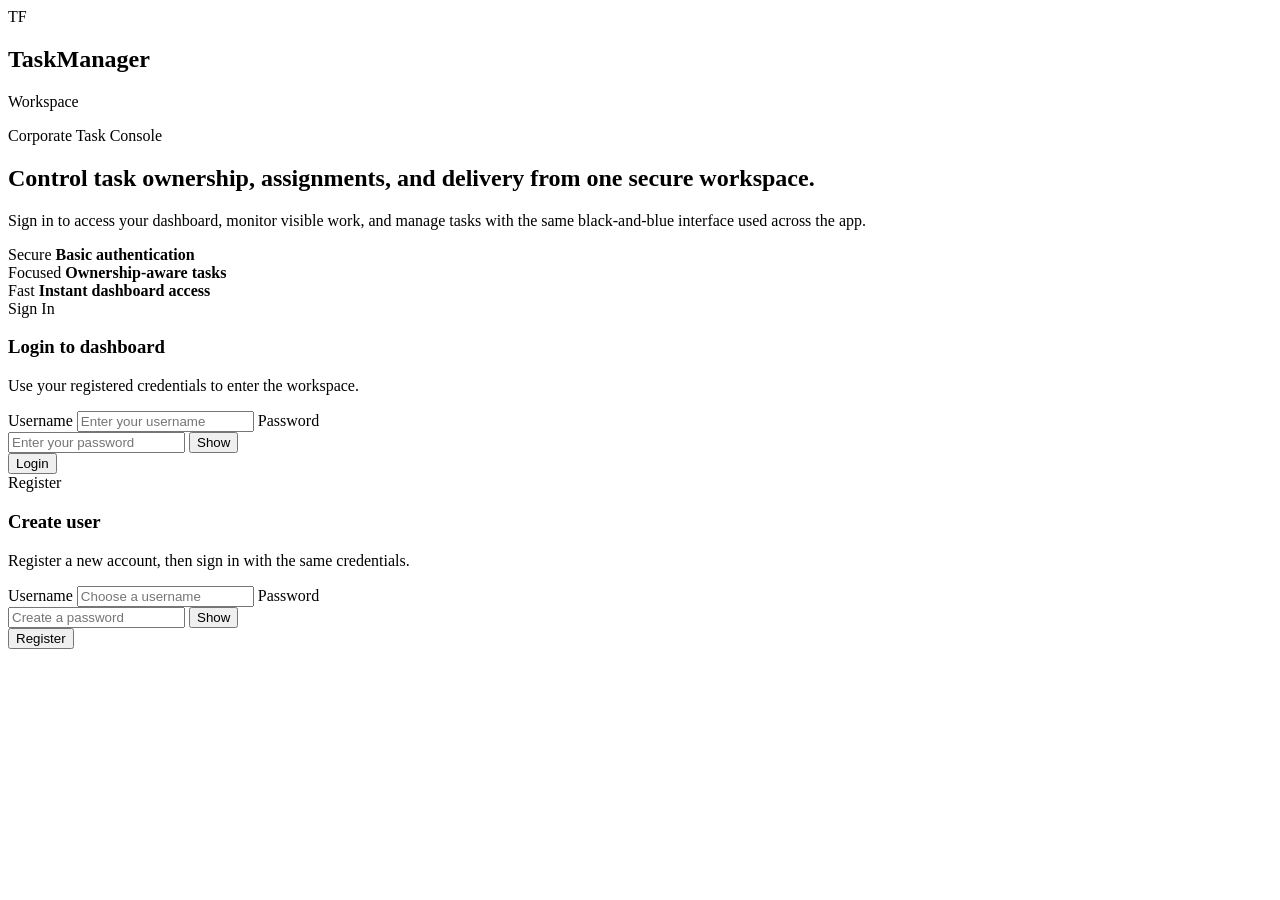
==== commit adda5166: "saved" ====
--- a/src/main/resources/static/index.html
+++ b/src/main/resources/static/index.html
@@ -6,90 +6,99 @@
     <title>TaskFlow Login</title>
     <link rel="preconnect" href="https://fonts.googleapis.com">
     <link rel="preconnect" href="https://fonts.gstatic.com" crossorigin>
-    <link href="https://fonts.googleapis.com/css2?family=Manrope:wght@400;500;600;700;800&family=Space+Grotesk:wght@500;700&display=swap" rel="stylesheet">
+    <link href="https://fonts.googleapis.com/css2?family=IBM+Plex+Sans:wght@300;400;500;600;700&family=Space+Grotesk:wght@500;700&display=swap" rel="stylesheet">
     <link rel="stylesheet" href="/styles.css">
 </head>
-<body class="login-body">
-<main class="login-shell">
-    <section class="login-hero">
-        <div class="brand-badge">TaskFlow Workspace</div>
-        <h1>Organize work with a cleaner task command center.</h1>
-        <p>
-            Sign in to access your task dashboard, review every task in one place,
-            and manage create, update, and delete actions from dedicated sections.
-        </p>
+<body class="login-body neo-login-body">
+<main class="neo-login-shell">
+    <section class="neo-login-hero">
+        <div class="neo-brand">
+            <span class="neo-brand-mark">TF</span>
+            <div>
+                <h2>TaskManager</h2>
+                <p>Workspace</p>
+            </div>
+        </div>
 
-        <div class="hero-stats">
-            <article>
+        <div class="neo-login-copy">
+            <span class="neo-login-kicker">Corporate Task Console</span>
+            <h1>Control task ownership, assignments, and delivery from one secure workspace.</h1>
+            <p>Sign in to access your dashboard, monitor visible work, and manage tasks with the same black-and-blue interface used across the app.</p>
+        </div>
+
+        <div class="neo-login-stats">
+            <article class="neo-login-stat">
                 <span>Secure</span>
-                <strong>Basic auth protected</strong>
+                <strong>Basic authentication</strong>
             </article>
-            <article>
+            <article class="neo-login-stat">
                 <span>Focused</span>
-                <strong>Separate task actions</strong>
+                <strong>Ownership-aware tasks</strong>
             </article>
-            <article>
+            <article class="neo-login-stat">
                 <span>Fast</span>
-                <strong>Instant task refresh</strong>
+                <strong>Instant dashboard access</strong>
             </article>
         </div>
     </section>
 
-    <section class="login-card">
-        <div class="card-glow"></div>
-        <div class="login-card-content">
-            <div class="section-eyebrow">Welcome Back</div>
-            <h2>Sign in to continue</h2>
-            <p class="section-copy">Use your registered username and password to enter the task workspace.</p>
+    <section class="neo-login-panel">
+        <div class="neo-auth-card">
+            <div class="neo-auth-block">
+                <span class="neo-panel-label">Sign In</span>
+                <h3>Login to dashboard</h3>
+                <p class="neo-auth-copy">Use your registered credentials to enter the workspace.</p>
 
-            <form id="loginForm" class="form-stack">
-                <label class="input-stack">
-                    <span>Username</span>
-                    <input id="username" type="text" placeholder="Enter your username" autocomplete="username" required>
-                </label>
+                <form id="loginForm" class="neo-auth-form">
+                    <label class="input-stack">
+                        <span>Username</span>
+                        <input id="username" type="text" placeholder="Enter your username" autocomplete="username" required>
+                    </label>
 
-                <label class="input-stack">
-                    <span>Password</span>
-                    <div class="password-field">
-                        <input id="password" type="password" placeholder="Enter your password" autocomplete="current-password" required>
-                        <button id="togglePasswordBtn" type="button" class="password-toggle" aria-label="Show password">Show</button>
-                    </div>
-                </label>
+                    <label class="input-stack">
+                        <span>Password</span>
+                        <div class="password-field">
+                            <input id="password" type="password" placeholder="Enter your password" autocomplete="current-password" required>
+                            <button id="togglePasswordBtn" type="button" class="password-toggle neo-toggle-btn" aria-label="Show password">Show</button>
+                        </div>
+                    </label>
 
-                <button id="loginBtn" type="submit" class="primary-btn wide-btn">Login to Dashboard</button>
-            </form>
+                    <button id="loginBtn" type="submit" class="neo-primary-btn">Login</button>
+                </form>
 
-            <div id="loginMessage" class="inline-message" aria-live="polite"></div>
-
-            <div class="form-divider">
-                <span>New here?</span>
+                <div id="loginMessage" class="inline-message" aria-live="polite"></div>
             </div>
 
-            <div class="section-eyebrow">Register User</div>
-            <p class="section-copy">Create a new account here, then sign in with the same credentials.</p>
+            <div class="neo-auth-divider"></div>
 
-            <form id="registerForm" class="form-stack compact-form">
-                <label class="input-stack">
-                    <span>Username</span>
-                    <input id="registerUsername" type="text" placeholder="Choose a username" autocomplete="username" required>
-                </label>
+            <div class="neo-auth-block">
+                <span class="neo-panel-label">Register</span>
+                <h3>Create user</h3>
+                <p class="neo-auth-copy">Register a new account, then sign in with the same credentials.</p>
 
-                <label class="input-stack">
-                    <span>Password</span>
-                    <div class="password-field">
-                        <input id="registerPassword" type="password" placeholder="Create a password" autocomplete="new-password" required>
-                        <button id="toggleRegisterPasswordBtn" type="button" class="password-toggle" aria-label="Show register password">Show</button>
-                    </div>
-                </label>
+                <form id="registerForm" class="neo-auth-form">
+                    <label class="input-stack">
+                        <span>Username</span>
+                        <input id="registerUsername" type="text" placeholder="Choose a username" autocomplete="username" required>
+                    </label>
 
-                <button id="registerBtn" type="submit" class="secondary-btn wide-btn">Register User</button>
-            </form>
+                    <label class="input-stack">
+                        <span>Password</span>
+                        <div class="password-field">
+                            <input id="registerPassword" type="password" placeholder="Create a password" autocomplete="new-password" required>
+                            <button id="toggleRegisterPasswordBtn" type="button" class="password-toggle neo-toggle-btn" aria-label="Show register password">Show</button>
+                        </div>
+                    </label>
 
-            <div id="registerMessage" class="inline-message" aria-live="polite"></div>
+                    <button id="registerBtn" type="submit" class="neo-secondary-btn">Register</button>
+                </form>
+
+                <div id="registerMessage" class="inline-message" aria-live="polite"></div>
+            </div>
         </div>
     </section>
 </main>
 
-<script src="/login.js"></script>
+<script src="/login.js?v=3"></script>
 </body>
 </html>
